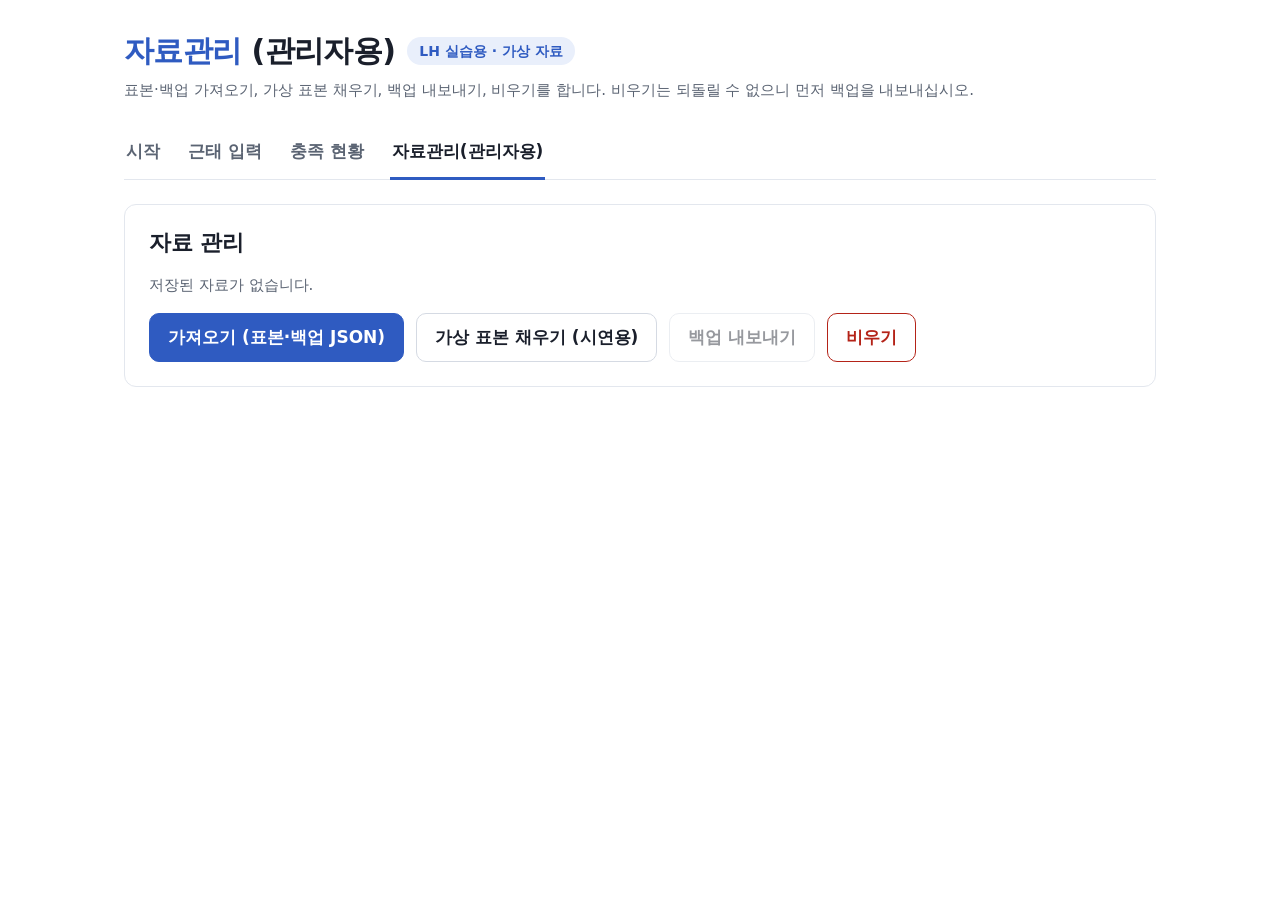
==== tools/pages/admin.html @ 6f14c482 "팀 2G 주 4.5일제 근무 현황 점검 웹앱 전체 복사 (원본 W02C03-team2G main 99929a9) + 루트 index.html 리다이렉트 Co-Authored-By:" ====
<!doctype html>
<html lang="ko">
<head>
<meta charset="utf-8">
<meta name="viewport" content="width=device-width, initial-scale=1">
<title>자료관리(관리자용) — 주 4.5일제 근무 현황 점검</title>
<link rel="stylesheet" href="../assets/style.css">
<style>
  .state { color: var(--muted); font-size: var(--fs-small); margin: 0 0 var(--s3); }
</style>
</head>
<body>
<div class="wrap">
  <div class="title-row">
    <h1><span class="accent">자료관리</span> (관리자용)</h1>
    <span class="practice-tag">LH 실습용 · 가상 자료</span>
  </div>
  <p class="sub">표본·백업 가져오기, 가상 표본 채우기, 백업 내보내기, 비우기를 합니다. 비우기는 되돌릴 수 없으니 먼저 백업을 내보내십시오.</p>

  <nav class="menu" aria-label="메뉴">
    <a href="../index.html">시작</a>
    <a class="mobile-only" href="summary.html">요약</a>
    <a href="IN.html">근태 입력</a>
    <a href="board.html">충족 현황</a>
    <a href="admin.html" aria-current="page">자료관리(관리자용)</a>
  </nav>

  <div class="card">
    <h2>자료 관리</h2>
    <p class="state" id="stateLine"></p>
    <div class="row">
      <button type="button" class="primary" id="importBtn">가져오기 (표본·백업 JSON)</button>
      <button type="button" id="sampleBtn">가상 표본 채우기 (시연용)</button>
      <input type="file" id="importFile" accept=".json,application/json" hidden>
      <button type="button" id="exportBtn">백업 내보내기</button>
      <button type="button" class="danger" id="clearBtn">비우기</button>
    </div>
    <div class="msg" id="manageMsg" role="status" aria-live="polite" hidden></div>
  </div>
</div>
<script src="../assets/common.js"></script>
<script>
(function () {
  'use strict';
  function $(id) { return document.getElementById(id); }

  function showMsg(text, kind) {
    var el = $('manageMsg');
    el.textContent = text;
    el.className = 'msg ' + kind;
    el.hidden = false;
  }

  /* 지금 저장된 자료 상태 한 줄 + 백업 버튼 켜고 끄기 */
  function renderState() {
    var d = loadData();
    $('stateLine').textContent = d.members.length === 0 && d.attendance.length === 0
      ? '저장된 자료가 없습니다.'
      : '저장된 자료: 대상 금요일 ' + (d.targetFriday || '-') + ' · 부서원 ' + d.members.length + '명 · 근태 ' + d.attendance.length + '건';
    $('exportBtn').disabled = d.members.length === 0 && d.attendance.length === 0;
  }

  /* 가상 표본 채우기(시연용) — fetch를 쓸 수 없어 data/team_sample.json과 같은 내용을 여기 한 벌 둔다.
     표본 파일을 바꾸면 이 값도 함께 바꾼다. */
  var SAMPLE = {"targetFriday":"2026-11-27","members":[{"id":"M01","dept":"가상1부","trainee":false},{"id":"M02","dept":"가상1부","trainee":false},{"id":"M03","dept":"가상1부","trainee":false},{"id":"M04","dept":"가상1부","trainee":false},{"id":"M05","dept":"가상1부","trainee":false},{"id":"M06","dept":"가상1부","trainee":true},{"id":"M07","dept":"가상2부","trainee":false},{"id":"M08","dept":"가상2부","trainee":false},{"id":"M09","dept":"가상2부","trainee":false},{"id":"M10","dept":"가상2부","trainee":false},{"id":"M11","dept":"가상2부","trainee":true},{"id":"M12","dept":"가상2부","trainee":true},{"id":"M13","dept":"가상3부","trainee":false},{"id":"M14","dept":"가상3부","trainee":false},{"id":"M15","dept":"가상3부","trainee":false},{"id":"M16","dept":"가상3부","trainee":false},{"id":"M17","dept":"가상3부","trainee":false},{"id":"M18","dept":"가상3부","trainee":false}],"attendance":[{"id":"M01","date":"2026-11-27","absentType":"휴가","absentHours":8},{"id":"M02","date":"2026-11-27","absentType":"출장","absentHours":4},{"id":"M03","date":"2026-11-27","absentType":"휴가","absentHours":3.5},{"id":"M04","date":"2026-11-27","absentType":"없음","absentHours":0},{"id":"M06","date":"2026-11-27","absentType":"없음","absentHours":0},{"id":"M07","date":"2026-11-27","absentType":"휴가","absentHours":4},{"id":"M08","date":"2026-11-27","absentType":"출장","absentHours":6},{"id":"M09","date":"2026-11-27","absentType":"없음","absentHours":0},{"id":"M11","date":"2026-11-27","absentType":"휴가","absentHours":8},{"id":"M13","date":"2026-11-27","absentType":"휴가","absentHours":8},{"id":"M14","date":"2026-11-27","absentType":"출장","absentHours":8},{"id":"M15","date":"2026-11-27","absentType":"휴가","absentHours":5},{"id":"M16","date":"2026-11-27","absentType":"없음","absentHours":0},{"id":"M17","date":"2026-11-27","absentType":"휴가","absentHours":4},{"id":"M17","date":"2026-11-27","absentType":"없음","absentHours":0},{"id":"M18","date":"2026-11-27","absentType":"휴가","absentHours":4}]};
  $('sampleBtn').addEventListener('click', function () {
    var d = loadData();
    if ((d.members.length > 0 || d.attendance.length > 0) &&
        !window.confirm('지금 자료를 지우고 가상 표본으로 바꾸시겠습니까?')) {
      showMsg('자료는 그대로입니다.', 'warn');
      return;
    }
    var copy = JSON.parse(JSON.stringify(SAMPLE));
    if (!saveData(copy)) { showMsg('이 브라우저에서는 저장할 수 없습니다.', 'error'); return; }
    showMsg('가상 표본을 채웠습니다. 부서원 ' + copy.members.length + '명, 근태 ' + copy.attendance.length + '건', 'ok');
    renderState();
  });

  $('importBtn').addEventListener('click', function () { $('importFile').click(); });
  $('importFile').addEventListener('change', function (e) {
    var file = e.target.files && e.target.files[0];
    e.target.value = '';
    if (!file) { return; }
    importJson(file).then(function (r) {
      showMsg(r.message, r.ok ? 'ok' : 'error');
      renderState();
    });
  });
  $('exportBtn').addEventListener('click', function () {
    exportJson();
    showMsg('백업 파일(team2g_backup.json)을 내려받았습니다.', 'ok');
  });
  $('clearBtn').addEventListener('click', function () {
    if (!window.confirm('저장된 자료를 모두 지우시겠습니까? 필요하면 먼저 백업을 내보내십시오.')) { return; }
    clearData();
    showMsg('자료를 비웠습니다. 가져오기로 표본을 다시 불러올 수 있습니다.', 'ok');
    renderState();
  });

  renderState();
})();
</script>
</body>
</html>
---- tools/assets/style.css ----
/* 공통 디자인 — ① 통합·화면만 고친다. 페이지에만 쓰는 스타일은 그 페이지 html의 <style>에 둔다.
   기준: docs/design.md 5절 (레퍼런스 LH 홈페이지 캡처 — 색·구조만 참고, 로고·이미지·코드는 가져오지 않음) */
:root {
  /* 색 */
  --primary: #2F5BC1;
  --primary-dark: #24489A;
  --primary-soft: #E9EFFB;
  --bg: #FFFFFF;
  --section: #F4F7FF;
  --card-gray: #F4F6F8;
  --card: #FFFFFF;
  --line: #E3E7EE;
  --dash: #D5DAE3;
  --text: #1A1F2B;
  --muted: #5B6473;
  --on-primary: #FFFFFF;
  /* 상태 꼬리표 4색 */
  --ok: #17703F;   --ok-bg: #E3F4EA;
  --bad: #B42318;  --bad-bg: #FDE8E7;
  --warn: #5F4500; --warn-bg: #FFE6A3;
  --gray: #4B5563; --gray-bg: #EEF0F3;
  /* 글자 */
  --fs-title: 30px; --fs-section: 22px; --fs-card: 20px; --fs-num: 32px; --fs-body: 17px; --fs-small: 15px;
  /* 간격·모서리 */
  --s1: 8px; --s2: 12px; --s3: 16px; --s4: 24px; --s5: 32px; --s6: 48px;
  --r-card: 12px; --r-btn: 10px;
  color-scheme: light;
}
* { box-sizing: border-box; }
html { -webkit-text-size-adjust: 100%; }
body {
  margin: 0;
  background: var(--bg);
  color: var(--text);
  font: var(--fs-body)/1.6 system-ui, -apple-system, "Malgun Gothic", "Apple SD Gothic Neo", "Noto Sans KR", sans-serif;
}
.wrap { max-width: 1080px; margin: 0 auto; padding: var(--s5) var(--s4) var(--s6); }

/* 제목: 크고 굵게, 앞 낱말만 파랑 */
.title-row { display: flex; flex-wrap: wrap; align-items: center; gap: var(--s2); margin-bottom: var(--s1); }
h1 { font-size: var(--fs-title); line-height: 1.25; margin: 0; font-weight: 800; letter-spacing: -0.02em; }
h1 .accent, h2 .accent { color: var(--primary); }
h2 { font-size: var(--fs-section); line-height: 1.3; margin: 0 0 var(--s3); font-weight: 700; letter-spacing: -0.01em; }
.sub { color: var(--muted); font-size: var(--fs-small); margin: 0 0 var(--s4); }
.practice-tag {
  display: inline-block; padding: 3px 12px; border-radius: 999px;
  background: var(--primary-soft); color: var(--primary); font-size: 14px; font-weight: 700;
}
a { color: var(--primary); }
:focus-visible { outline: 3px solid var(--primary); outline-offset: 2px; }

/* 메뉴: LH 공지 탭처럼 고른 것에 파란 밑줄 */
nav.menu { display: flex; flex-wrap: wrap; gap: var(--s4); margin-bottom: var(--s4); border-bottom: 1px solid var(--line); }
nav.menu a {
  display: inline-block; padding: var(--s2) 2px; color: var(--muted); text-decoration: none;
  font-size: var(--fs-body); font-weight: 600; border-bottom: 3px solid transparent; margin-bottom: -1px;
}
nav.menu a:hover { color: var(--text); }
nav.menu a[aria-current="page"] { color: var(--text); border-bottom-color: var(--primary); }

/* 카드 */
.card {
  background: var(--card); border: 1px solid var(--line); border-radius: var(--r-card);
  padding: var(--s4); margin-bottom: 20px;
}
.card.gray { background: var(--card-gray); border-color: transparent; }
.section { background: var(--section); border-radius: var(--r-card); padding: var(--s4); margin-bottom: 20px; }
.row { display: flex; flex-wrap: wrap; gap: var(--s2); align-items: center; }

/* 버튼: 중요한 버튼 하나만 파랑, 비우기는 빨강 */
button, .btn {
  font: inherit; font-size: var(--fs-body); font-weight: 600;
  border: 1px solid var(--dash); background: var(--card); color: var(--text);
  border-radius: var(--r-btn); padding: 10px 18px; cursor: pointer; min-height: 44px;
  transition: transform .08s ease, background-color .15s ease;
}
button:hover { background: var(--card-gray); }
button:active { transform: scale(.98); }
button.primary { background: var(--primary); border-color: var(--primary); color: var(--on-primary); }
button.primary:hover { background: var(--primary-dark); border-color: var(--primary-dark); }
button.danger { color: var(--bad); border-color: var(--bad); background: var(--card); }
button.danger:hover { background: var(--bad-bg); }
button:disabled { opacity: .45; cursor: not-allowed; transform: none; }

/* 입력 칸 */
input, select {
  font: inherit; font-size: var(--fs-body); color: var(--text); background: var(--card);
  border: 1px solid var(--dash); border-radius: var(--r-btn); padding: 9px 12px; min-height: 44px;
}
label { font-weight: 600; }

/* 표: LH 공지 목록처럼 줄 사이 점선, 숫자 오른쪽 정렬 */
.table-wrap { overflow-x: auto; }
table { width: 100%; border-collapse: collapse; font-variant-numeric: tabular-nums; }
th, td { text-align: left; padding: var(--s2) var(--s1); border-bottom: 1px dashed var(--dash); white-space: nowrap; }
th { color: var(--muted); font-size: var(--fs-small); font-weight: 700; border-bottom: 1px solid var(--line); }
th.num, td.num { text-align: right; }

/* 탭 */
.tabs { display: flex; gap: var(--s4); border-bottom: 1px solid var(--line); margin-bottom: var(--s3); }
.tabs button {
  border: 0; border-radius: 0; background: none; padding: var(--s1) 2px; min-height: 40px;
  color: var(--muted); border-bottom: 3px solid transparent; margin-bottom: -1px;
}
.tabs button:hover { background: none; color: var(--text); }
.tabs button[aria-selected="true"] { color: var(--text); border-bottom-color: var(--primary); }

/* 안내 문구 */
.msg { padding: var(--s2) var(--s3); border-radius: var(--r-btn); margin-top: var(--s2); animation: msg-in .25s ease; }
.msg.ok { background: var(--ok-bg); color: var(--ok); }
.msg.error { background: var(--bad-bg); color: var(--bad); }
.msg.warn { background: var(--warn-bg); color: var(--warn); }
@keyframes msg-in { from { opacity: 0; transform: translateY(-4px); } to { opacity: 1; transform: none; } }

/* 상태 꼬리표 4색 — 늘 글자와 함께 */
.badge { display: inline-block; border-radius: 999px; padding: 2px 12px; font-weight: 700; font-size: 14px; white-space: nowrap; background: var(--gray-bg); color: var(--gray); }
.badge.ok { background: var(--ok-bg); color: var(--ok); }
.badge.bad { background: var(--bad-bg); color: var(--bad); }
.badge.warn { background: var(--warn-bg); color: var(--warn); }
.badge.gray { background: var(--gray-bg); color: var(--gray); }
.confirm { color: var(--muted); font-size: 14px; }

@media (max-width: 640px) {
  :root { --fs-title: 24px; --fs-section: 20px; --fs-num: 26px; }
  .wrap { padding: var(--s4) var(--s3) var(--s5); }
  .card, .section { padding: var(--s3); }
  nav.menu { gap: var(--s3); }
}
@media (prefers-reduced-motion: reduce) {
  * { animation: none !important; transition: none !important; }
}
/* PC에서는 시작 페이지에 요약을 합쳐 보이고 요약 탭을 감춘다. 휴대폰(640px 이하)은 요약을 따로 탭으로 둔다. */
@media (min-width: 641px) { .mobile-only { display: none !important; } }
@media (max-width: 640px) { .pc-only { display: none !important; } }
[hidden] { display: none !important; }
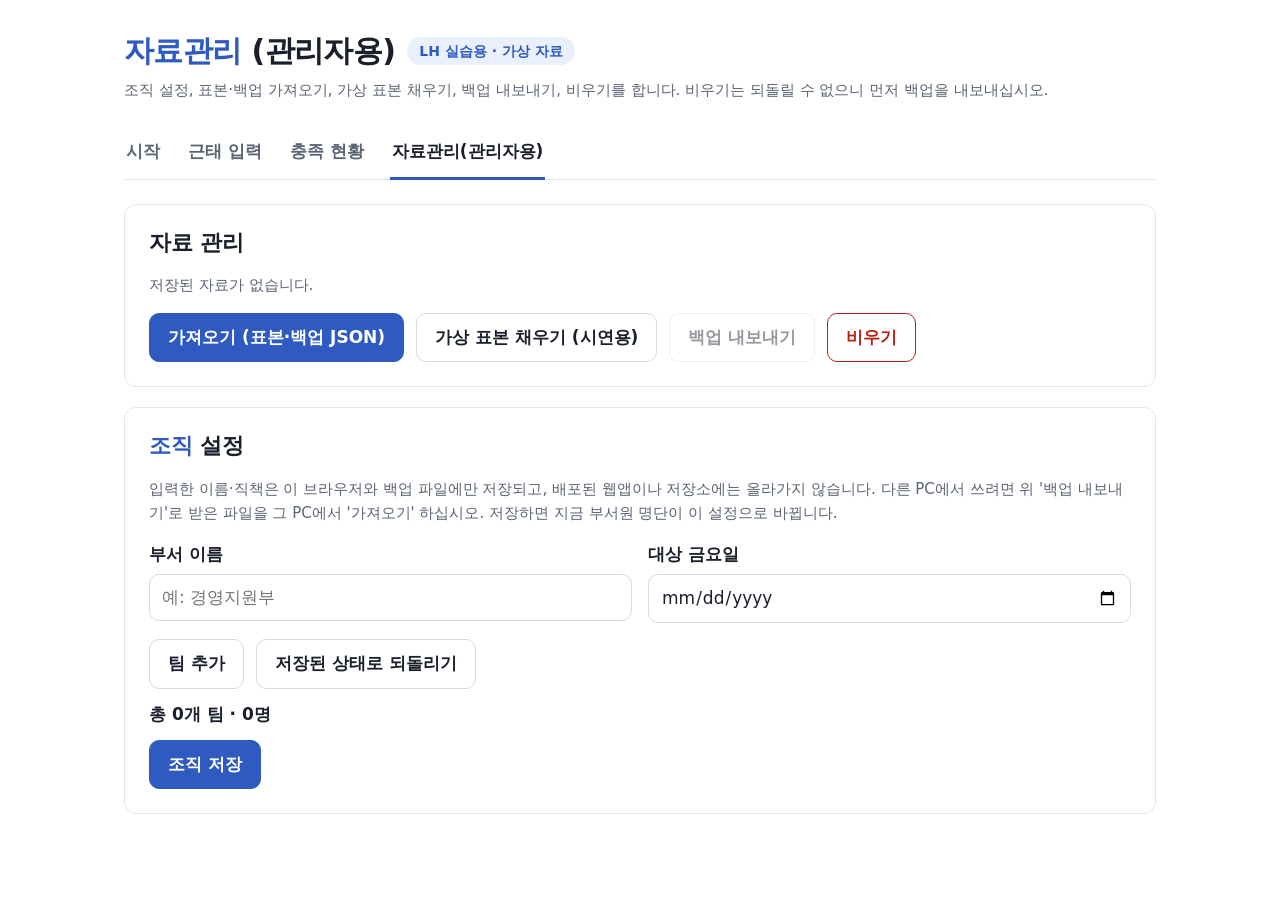
==== commit 36f346a6: "[팀-통합] 자료관리에 조직 설정 — 부서·팀·팀별 인원 수·이름·직책·대상 금요일 저장 Co-Authored-By: Claude Sonnet 5.5 <noreply@anthrop" ====
--- a/tools/pages/admin.html
+++ b/tools/pages/admin.html
@@ -7,6 +7,21 @@
 <link rel="stylesheet" href="../assets/style.css">
 <style>
   .state { color: var(--muted); font-size: var(--fs-small); margin: 0 0 var(--s3); }
+  .org-top { display: grid; grid-template-columns: 1fr 1fr; gap: var(--s3); margin-bottom: var(--s3); }
+  .org-top label, .team-head label { display: block; margin-bottom: 6px; font-weight: 600; }
+  .org-top input, .team-head input { width: 100%; }
+  .team { border: 1px dashed var(--dash); border-radius: 8px; padding: var(--s3); margin-bottom: var(--s3); }
+  .team-head { display: grid; grid-template-columns: 1.4fr 110px auto; gap: var(--s2); align-items: end; margin-bottom: var(--s2); }
+  .person { display: grid; grid-template-columns: 32px 1fr 1fr; gap: var(--s2); align-items: center; margin-bottom: var(--s2); }
+  .person .no { color: var(--muted); text-align: right; font-variant-numeric: tabular-nums; }
+  .org-total { font-weight: 700; margin: var(--s2) 0; }
+  .privacy { color: var(--muted); font-size: var(--fs-small); margin: 0 0 var(--s3); }
+  @media (max-width: 640px) {
+    .org-top { grid-template-columns: 1fr; }
+    .team-head { grid-template-columns: 1fr 90px; }
+    .team-head .danger { grid-column: 1 / -1; }
+    .person { grid-template-columns: 24px 1fr 1fr; gap: 6px; }
+  }
 </style>
 </head>
 <body>
@@ -15,7 +30,7 @@
     <h1><span class="accent">자료관리</span> (관리자용)</h1>
     <span class="practice-tag">LH 실습용 · 가상 자료</span>
   </div>
-  <p class="sub">표본·백업 가져오기, 가상 표본 채우기, 백업 내보내기, 비우기를 합니다. 비우기는 되돌릴 수 없으니 먼저 백업을 내보내십시오.</p>
+  <p class="sub">조직 설정, 표본·백업 가져오기, 가상 표본 채우기, 백업 내보내기, 비우기를 합니다. 비우기는 되돌릴 수 없으니 먼저 백업을 내보내십시오.</p>
 
   <nav class="menu" aria-label="메뉴">
     <a href="../index.html">시작</a>
@@ -37,6 +52,23 @@
     </div>
     <div class="msg" id="manageMsg" role="status" aria-live="polite" hidden></div>
   </div>
+
+  <div class="card">
+    <h2><span class="accent">조직</span> 설정</h2>
+    <p class="privacy">입력한 이름·직책은 이 브라우저와 백업 파일에만 저장되고, 배포된 웹앱이나 저장소에는 올라가지 않습니다. 다른 PC에서 쓰려면 위 '백업 내보내기'로 받은 파일을 그 PC에서 '가져오기' 하십시오. 저장하면 지금 부서원 명단이 이 설정으로 바뀝니다.</p>
+    <div class="org-top">
+      <div><label for="orgDept">부서 이름</label><input id="orgDept" type="text" maxlength="30" placeholder="예: 경영지원부"></div>
+      <div><label for="orgFriday">대상 금요일</label><input id="orgFriday" type="date"></div>
+    </div>
+    <div id="teamList"></div>
+    <div class="row">
+      <button type="button" id="addTeamBtn">팀 추가</button>
+      <button type="button" id="resetOrgBtn">저장된 상태로 되돌리기</button>
+    </div>
+    <p class="org-total" id="orgTotal"></p>
+    <div class="row"><button type="button" class="primary" id="saveOrgBtn">조직 저장</button></div>
+    <div class="msg" id="orgMsg" role="status" aria-live="polite" hidden></div>
+  </div>
 </div>
 <script src="../assets/common.js"></script>
 <script>
@@ -44,8 +76,8 @@
   'use strict';
   function $(id) { return document.getElementById(id); }
 
-  function showMsg(text, kind) {
-    var el = $('manageMsg');
+  function showMsg(text, kind, id) {
+    var el = $(id || 'manageMsg');
     el.textContent = text;
     el.className = 'msg ' + kind;
     el.hidden = false;
@@ -73,7 +105,7 @@
     var copy = JSON.parse(JSON.stringify(SAMPLE));
     if (!saveData(copy)) { showMsg('이 브라우저에서는 저장할 수 없습니다.', 'error'); return; }
     showMsg('가상 표본을 채웠습니다. 부서원 ' + copy.members.length + '명, 근태 ' + copy.attendance.length + '건', 'ok');
-    renderState();
+    renderState(); loadOrg(); renderOrg();
   });
 
   $('importBtn').addEventListener('click', function () { $('importFile').click(); });
@@ -83,7 +115,7 @@
     if (!file) { return; }
     importJson(file).then(function (r) {
       showMsg(r.message, r.ok ? 'ok' : 'error');
-      renderState();
+      renderState(); loadOrg(); renderOrg();
     });
   });
   $('exportBtn').addEventListener('click', function () {
@@ -94,9 +126,200 @@
     if (!window.confirm('저장된 자료를 모두 지우시겠습니까? 필요하면 먼저 백업을 내보내십시오.')) { return; }
     clearData();
     showMsg('자료를 비웠습니다. 가져오기로 표본을 다시 불러올 수 있습니다.', 'ok');
+    renderState(); loadOrg(); renderOrg();
+  });
+
+  /* ---- 조직 설정: 부서 이름·팀·팀별 인원(이름·직책)을 입력해 부서원 명단(members)으로 저장 ---- */
+  var org = { dept: '', friday: '', teams: [] };
+  var orgWasMulti = false;
+
+  function blankPerson() { return { id: '', name: '', position: '', trainee: false }; }
+
+  function loadOrg() {
+    var d = loadData();
+    var depts = [];
+    d.members.forEach(function (m) {
+      if (m && typeof m.dept === 'string' && depts.indexOf(m.dept) < 0) { depts.push(m.dept); }
+    });
+    org = { dept: '', friday: d.targetFriday || '', teams: [] };
+    orgWasMulti = depts.length > 1;
+    if (depts.length !== 1) { return; }
+    org.dept = depts[0];
+    var idx = Object.create(null);
+    d.members.forEach(function (m) {
+      if (!m || typeof m.id !== 'string') { return; }
+      var tn = typeof m.team === 'string' && m.team !== '' ? m.team : '팀 없음';
+      if (!(tn in idx)) { idx[tn] = org.teams.length; org.teams.push({ name: tn, people: [] }); }
+      org.teams[idx[tn]].people.push({
+        id: m.id,
+        name: typeof m.name === 'string' ? m.name : '',
+        position: typeof m.position === 'string' ? m.position : '',
+        trainee: m.trainee === true
+      });
+    });
+  }
+
+  function mk(tag, cls, text) {
+    var e = document.createElement(tag);
+    if (cls) { e.className = cls; }
+    if (text !== undefined) { e.textContent = text; }
+    return e;
+  }
+
+  function field(labelText, input, id) {
+    var wrap = mk('div');
+    var lb = mk('label', '', labelText);
+    input.id = id;
+    lb.setAttribute('for', id);
+    wrap.appendChild(lb);
+    wrap.appendChild(input);
+    return wrap;
+  }
+
+  function orgCount() {
+    var n = 0;
+    org.teams.forEach(function (t) { n += t.people.length; });
+    return n;
+  }
+
+  function renderTotal() {
+    $('orgTotal').textContent = '총 ' + org.teams.length + '개 팀 · ' + orgCount() + '명';
+  }
+
+  function setCount(ti, n) {
+    var t = org.teams[ti];
+    n = Math.floor(Number(n));
+    if (!isFinite(n) || n < 1) { n = 1; }
+    if (n > 100) { n = 100; }
+    if (n < t.people.length) {
+      var filled = t.people.slice(n).some(function (p) { return p.name !== '' || p.position !== ''; });
+      if (filled && !window.confirm('줄어드는 인원의 이름·직책 입력이 지워집니다. 줄이시겠습니까?')) { renderOrg(); return; }
+      t.people.length = n;
+    }
+    while (t.people.length < n) { t.people.push(blankPerson()); }
+    renderOrg();
+  }
+
+  function renderOrg() {
+    $('orgDept').value = org.dept;
+    $('orgFriday').value = org.friday;
+    var box = $('teamList');
+    box.textContent = '';
+    org.teams.forEach(function (t, ti) {
+      var card = mk('div', 'team');
+      var head = mk('div', 'team-head');
+      var nameIn = mk('input'); nameIn.type = 'text'; nameIn.maxLength = 30; nameIn.placeholder = '예: 1팀'; nameIn.value = t.name;
+      nameIn.addEventListener('input', function () { t.name = nameIn.value; });
+      head.appendChild(field('팀 이름', nameIn, 'teamName' + ti));
+      var cnt = mk('input'); cnt.type = 'number'; cnt.min = '1'; cnt.max = '100'; cnt.step = '1'; cnt.value = String(t.people.length);
+      cnt.addEventListener('change', function () { setCount(ti, cnt.value); });
+      head.appendChild(field('인원 수', cnt, 'teamCount' + ti));
+      var del = mk('button', 'danger', '팀 삭제'); del.type = 'button';
+      del.addEventListener('click', function () {
+        var filled = t.people.some(function (p) { return p.name !== '' || p.position !== ''; });
+        if (filled && !window.confirm('이 팀의 입력을 지우시겠습니까?')) { return; }
+        org.teams.splice(ti, 1);
+        renderOrg();
+      });
+      head.appendChild(del);
+      card.appendChild(head);
+      t.people.forEach(function (p, pi) {
+        var row = mk('div', 'person');
+        row.appendChild(mk('span', 'no', String(pi + 1)));
+        var n = mk('input'); n.type = 'text'; n.maxLength = 30; n.placeholder = '이름'; n.value = p.name;
+        n.setAttribute('aria-label', (t.name || '팀 ' + (ti + 1)) + ' ' + (pi + 1) + '번 이름');
+        n.addEventListener('input', function () { p.name = n.value; });
+        var po = mk('input'); po.type = 'text'; po.maxLength = 30; po.placeholder = '직책'; po.value = p.position;
+        po.setAttribute('aria-label', (t.name || '팀 ' + (ti + 1)) + ' ' + (pi + 1) + '번 직책');
+        po.addEventListener('input', function () { p.position = po.value; });
+        row.appendChild(n); row.appendChild(po);
+        card.appendChild(row);
+      });
+      box.appendChild(card);
+    });
+    renderTotal();
+  }
+
+  function nextId(used) {
+    var n = 1, id;
+    do { id = 'E' + ('000' + n).slice(-3); n += 1; } while (used[id]);
+    used[id] = true;
+    return id;
+  }
+
+  function orgProblem() {
+    if (org.dept.trim() === '') { return '부서 이름을 입력하십시오.'; }
+    if (!/^\d{4}-\d{2}-\d{2}$/.test(org.friday)) { return '대상 금요일을 선택하십시오.'; }
+    if (org.teams.length === 0) { return '팀을 하나 이상 추가하십시오.'; }
+    var seen = Object.create(null);
+    for (var i = 0; i < org.teams.length; i++) {
+      var t = org.teams[i], tn = t.name.trim();
+      if (tn === '') { return (i + 1) + '번째 팀의 이름을 입력하십시오.'; }
+      if (seen[tn]) { return "팀 이름 '" + tn + "'이(가) 겹칩니다."; }
+      seen[tn] = true;
+      for (var j = 0; j < t.people.length; j++) {
+        if (t.people[j].name.trim() === '') { return "'" + tn + "' 팀 " + (j + 1) + '번 인원의 이름을 입력하십시오.'; }
+      }
+    }
+    return null;
+  }
+
+  function saveOrg() {
+    org.dept = $('orgDept').value;
+    org.friday = $('orgFriday').value;
+    var problem = orgProblem();
+    if (problem) { showMsg(problem + ' 저장되지 않았습니다.', 'error', 'orgMsg'); return; }
+    if (new Date(org.friday + 'T00:00:00').getDay() !== 5 &&
+        !window.confirm('선택한 날짜가 금요일이 아닙니다. 그대로 저장하시겠습니까?')) {
+      showMsg('저장하지 않았습니다.', 'warn', 'orgMsg');
+      return;
+    }
+    var cur = loadData();
+    var used = Object.create(null);
+    org.teams.forEach(function (t) { t.people.forEach(function (p) { if (p.id) { used[p.id] = true; } }); });
+    var members = [];
+    var keep = Object.create(null);
+    var dept = org.dept.trim();
+    org.teams.forEach(function (t) {
+      t.people.forEach(function (p) {
+        var id = p.id || nextId(used);
+        keep[id] = true;
+        members.push({ id: id, dept: dept, trainee: p.trainee === true, team: t.name.trim(), name: p.name.trim(), position: p.position.trim() });
+      });
+    });
+    var attendance = cur.attendance.filter(function (a) { return a && keep[a.id]; });
+    var dropped = cur.attendance.length - attendance.length;
+    if (cur.members.length > 0 && (orgWasMulti || dropped > 0) &&
+        !window.confirm((orgWasMulti ? '여러 부서의 자료가 저장되어 있습니다. ' : '') +
+          '저장하면 명단에서 빠진 사번의 근태 ' + dropped + '건이 지워지고 부서원 명단이 바뀝니다. 계속하시겠습니까?')) {
+      showMsg('저장하지 않았습니다. 자료는 그대로입니다.', 'warn', 'orgMsg');
+      return;
+    }
+    if (!saveData({ targetFriday: org.friday, members: members, attendance: attendance })) {
+      showMsg('이 브라우저에서는 저장할 수 없습니다.', 'error', 'orgMsg');
+      return;
+    }
+    showMsg('조직을 저장했습니다. ' + dept + ' · ' + org.teams.length + '개 팀 · ' + members.length + '명', 'ok', 'orgMsg');
+    loadOrg();
+    renderOrg();
     renderState();
-  });
-
+  }
+
+  $('addTeamBtn').addEventListener('click', function () {
+    org.dept = $('orgDept').value;
+    org.friday = $('orgFriday').value;
+    org.teams.push({ name: '', people: [blankPerson()] });
+    renderOrg();
+  });
+  $('resetOrgBtn').addEventListener('click', function () {
+    loadOrg();
+    renderOrg();
+    showMsg('저장된 상태로 되돌렸습니다.', 'ok', 'orgMsg');
+  });
+  $('saveOrgBtn').addEventListener('click', saveOrg);
+
+  loadOrg();
+  renderOrg();
   renderState();
 })();
 </script>
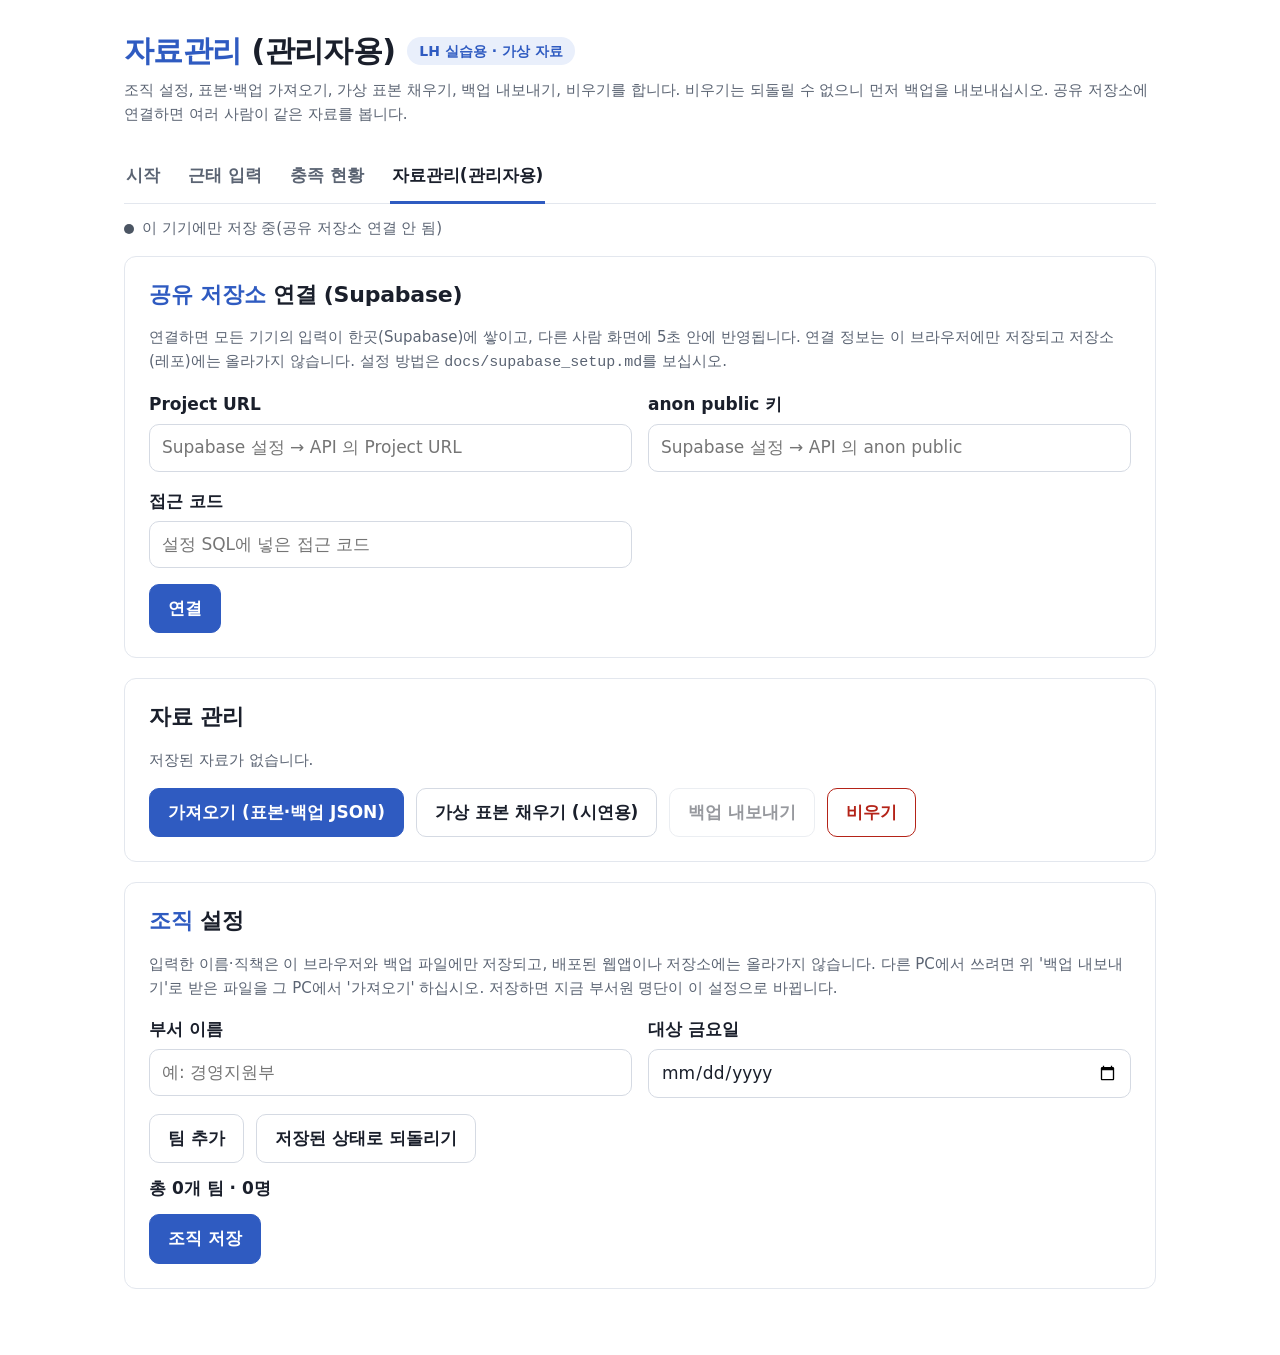
==== commit cecdf13d: "[팀-통합] 공유 저장소 연결 — 저장 함수(Supabase RPC), 5초 자동 새로 읽기, 연결 설정·직원용 링크, 상태 줄 Co-Authored-By: Claude Opus " ====
--- a/tools/pages/admin.html
+++ b/tools/pages/admin.html
@@ -30,7 +30,7 @@
     <h1><span class="accent">자료관리</span> (관리자용)</h1>
     <span class="practice-tag">LH 실습용 · 가상 자료</span>
   </div>
-  <p class="sub">조직 설정, 표본·백업 가져오기, 가상 표본 채우기, 백업 내보내기, 비우기를 합니다. 비우기는 되돌릴 수 없으니 먼저 백업을 내보내십시오.</p>
+  <p class="sub">조직 설정, 표본·백업 가져오기, 가상 표본 채우기, 백업 내보내기, 비우기를 합니다. 비우기는 되돌릴 수 없으니 먼저 백업을 내보내십시오. 공유 저장소에 연결하면 여러 사람이 같은 자료를 봅니다.</p>
 
   <nav class="menu" aria-label="메뉴">
     <a href="../index.html">시작</a>
@@ -39,6 +39,32 @@
     <a href="board.html">충족 현황</a>
     <a href="admin.html" aria-current="page">자료관리(관리자용)</a>
   </nav>
+  <p class="sync-state" id="syncState" role="status" aria-live="polite"></p>
+
+  <div class="card">
+    <h2><span class="accent">공유 저장소</span> 연결 (Supabase)</h2>
+    <p class="privacy">연결하면 모든 기기의 입력이 한곳(Supabase)에 쌓이고, 다른 사람 화면에 5초 안에 반영됩니다. 연결 정보는 이 브라우저에만 저장되고 저장소(레포)에는 올라가지 않습니다. 설정 방법은 <code>docs/supabase_setup.md</code>를 보십시오.</p>
+    <div id="sharedForm">
+      <div class="org-top">
+        <div><label for="shUrl">Project URL</label><input id="shUrl" type="text" autocomplete="off" placeholder="Supabase 설정 → API 의 Project URL"></div>
+        <div><label for="shKey">anon public 키</label><input id="shKey" type="password" autocomplete="off" placeholder="Supabase 설정 → API 의 anon public"></div>
+      </div>
+      <div class="org-top">
+        <div><label for="shCode">접근 코드</label><input id="shCode" type="password" autocomplete="off" placeholder="설정 SQL에 넣은 접근 코드"></div>
+      </div>
+      <div class="row"><button type="button" class="primary" id="shConnectBtn">연결</button></div>
+    </div>
+    <div id="sharedOn" hidden>
+      <p class="state" id="shState"></p>
+      <div class="row">
+        <button type="button" id="shLinkBtn">직원용 링크 복사</button>
+        <button type="button" class="danger" id="shOffBtn">이 기기 연결 끊기</button>
+      </div>
+      <input id="shLink" type="text" readonly hidden style="width:100%;margin-top:var(--s2)" aria-label="직원용 링크">
+      <p class="privacy" style="margin-top:var(--s2)">직원용 링크에는 접근 코드가 들어 있습니다. 부서원에게만 전달하십시오. 링크는 배포 주소에서 복사해야 휴대폰에서 열립니다. 접근 코드를 바꾸면(설정 SQL 마지막 줄) 예전 링크는 막힙니다.</p>
+    </div>
+    <div class="msg" id="shMsg" role="status" aria-live="polite" hidden></div>
+  </div>
 
   <div class="card">
     <h2>자료 관리</h2>
@@ -103,6 +129,13 @@
       return;
     }
     var copy = JSON.parse(JSON.stringify(SAMPLE));
+    if (getShared()) {
+      sharedImport(copy).then(function (r) {
+        showMsg(r.ok ? '가상 표본을 공유 저장소에 채웠습니다. 부서원 ' + copy.members.length + '명, 근태 ' + copy.attendance.length + '건(같은 사람·날짜가 여러 건이면 마지막 건만 남음)' : r.message, r.ok ? 'ok' : 'error');
+        renderState(); loadOrg(); renderOrg();
+      });
+      return;
+    }
     if (!saveData(copy)) { showMsg('이 브라우저에서는 저장할 수 없습니다.', 'error'); return; }
     showMsg('가상 표본을 채웠습니다. 부서원 ' + copy.members.length + '명, 근태 ' + copy.attendance.length + '건', 'ok');
     renderState(); loadOrg(); renderOrg();
@@ -123,6 +156,10 @@
     showMsg('백업 파일(team2g_backup.json)을 내려받았습니다.', 'ok');
   });
   $('clearBtn').addEventListener('click', function () {
+    if (getShared()) {
+      showMsg('공유 저장소에 연결된 동안에는 비울 수 없습니다(모두의 자료이기 때문). 조직 설정으로 명단을 바꾸거나, 이 기기 연결을 먼저 끊으십시오.', 'warn');
+      return;
+    }
     if (!window.confirm('저장된 자료를 모두 지우시겠습니까? 필요하면 먼저 백업을 내보내십시오.')) { return; }
     clearData();
     showMsg('자료를 비웠습니다. 가져오기로 표본을 다시 불러올 수 있습니다.', 'ok');
@@ -295,6 +332,16 @@
       showMsg('저장하지 않았습니다. 자료는 그대로입니다.', 'warn', 'orgMsg');
       return;
     }
+    if (getShared()) {
+      $('saveOrgBtn').disabled = true;
+      sharedSaveOrg(org.friday, members).then(function (r) {
+        $('saveOrgBtn').disabled = false;
+        if (!r.ok) { showMsg(r.message + ' 저장되지 않았습니다.', 'error', 'orgMsg'); return; }
+        showMsg('조직을 공유 저장소에 저장했습니다. ' + dept + ' · ' + org.teams.length + '개 팀 · ' + members.length + '명', 'ok', 'orgMsg');
+        loadOrg(); renderOrg(); renderState();
+      });
+      return;
+    }
     if (!saveData({ targetFriday: org.friday, members: members, attendance: attendance })) {
       showMsg('이 브라우저에서는 저장할 수 없습니다.', 'error', 'orgMsg');
       return;
@@ -318,6 +365,84 @@
   });
   $('saveOrgBtn').addEventListener('click', saveOrg);
 
+  /* ---- 공유 저장소 연결 ---- */
+  function showSync(s) {
+    var el = $('syncState');
+    el.textContent = s.message || '';
+    el.className = 'sync-state ' + (!s.shared ? 'local' : (s.ok ? 'ok' : 'warn'));
+  }
+
+  /* 연결·끊기 직후에는 다음 자동 읽기(5초)를 기다리지 않고 상태 줄을 바로 바꾼다 */
+  function renderShared() {
+    showSync(getShared()
+      ? { shared: true, ok: true, message: '공유 저장소 연결됨' }
+      : { shared: false, ok: false, message: '이 기기에만 저장 중(공유 저장소 연결 안 됨)' });
+    var c = getShared();
+    $('sharedForm').hidden = !!c;
+    $('sharedOn').hidden = !c;
+    if (c) { $('shState').textContent = '연결됨: ' + c.url; }
+    $('clearBtn').disabled = !!c;
+  }
+
+  $('shConnectBtn').addEventListener('click', function () {
+    var url = $('shUrl').value.trim(), key = $('shKey').value.trim(), code = $('shCode').value;
+    if (!/^[a-z]+:[/][/][^ ]+$/i.test(url) || key === '' || code === '') {
+      showMsg('Project URL·anon public 키·접근 코드를 모두 넣으십시오.', 'error', 'shMsg');
+      return;
+    }
+    var local = loadData();
+    setShared({ url: url, key: key, code: code });
+    $('shConnectBtn').disabled = true;
+    syncPull().then(function (r) {
+      $('shConnectBtn').disabled = false;
+      if (!r.ok) {
+        clearShared();
+        saveData(local);
+        showMsg(r.message + ' 연결하지 않았습니다.', 'error', 'shMsg');
+        renderShared();
+        return;
+      }
+      $('shKey').value = ''; $('shCode').value = '';
+      var remote = loadData();
+      if (remote.members.length === 0 && local.members.length > 0 &&
+          window.confirm('공유 저장소가 비어 있습니다. 이 기기의 자료(부서원 ' + local.members.length + '명, 근태 ' + local.attendance.length + '건)를 올리시겠습니까?')) {
+        sharedImport(local).then(function (u) {
+          showMsg(u.ok ? '연결했고, 이 기기 자료를 공유 저장소에 올렸습니다.' : u.message, u.ok ? 'ok' : 'error', 'shMsg');
+          renderShared(); renderState(); loadOrg(); renderOrg();
+        });
+        return;
+      }
+      showMsg('연결했습니다. 공유 저장소 자료를 불러왔습니다.', 'ok', 'shMsg');
+      renderShared(); renderState(); loadOrg(); renderOrg();
+    });
+  });
+
+  $('shOffBtn').addEventListener('click', function () {
+    if (!window.confirm('이 기기의 공유 저장소 연결을 끊으시겠습니까? 공유 저장소의 자료는 지워지지 않습니다.')) { return; }
+    clearShared();
+    showMsg('연결을 끊었습니다. 이제 이 기기에만 저장합니다.', 'ok', 'shMsg');
+    renderShared();
+  });
+
+  $('shLinkBtn').addEventListener('click', function () {
+    var link = makeJoinLink(new URL('../index.html', location.href).href);
+    var box = $('shLink');
+    box.value = link; box.hidden = false; box.select();
+    var done = function () { showMsg('직원용 링크를 복사했습니다. 부서원에게만 전달하십시오.', 'ok', 'shMsg'); };
+    if (navigator.clipboard && navigator.clipboard.writeText) {
+      navigator.clipboard.writeText(link).then(done, function () { showMsg('아래 칸의 링크를 길게 눌러 복사하십시오.', 'warn', 'shMsg'); });
+    } else {
+      showMsg('아래 칸의 링크를 복사하십시오.', 'warn', 'shMsg');
+    }
+  });
+
+  /* 다른 사람이 바꾸면 상태 줄만 다시 그린다(조직 입력 칸은 입력 중일 수 있어 그대로) */
+  startAutoSync(function (s) {
+    showSync(s);
+    if (s.changed) { renderState(); }
+  });
+
+  renderShared();
   loadOrg();
   renderOrg();
   renderState();
--- a/tools/assets/style.css
+++ b/tools/assets/style.css
@@ -133,3 +133,11 @@
 @media (min-width: 641px) { .mobile-only { display: none !important; } }
 @media (max-width: 640px) { .pc-only { display: none !important; } }
 [hidden] { display: none !important; }
+
+/* 공유 저장소 상태 한 줄(모든 페이지) */
+.sync-state { font-size: var(--fs-small); margin: calc(-1 * var(--s2)) 0 var(--s3); padding-left: 18px; position: relative; color: var(--muted); }
+.sync-state:empty { display: none; }
+.sync-state::before { content: ""; position: absolute; left: 0; top: .55em; width: 10px; height: 10px; border-radius: 50%; background: var(--gray); }
+.sync-state.ok::before { background: var(--ok); }
+.sync-state.warn { color: var(--warn); font-weight: 700; }
+.sync-state.warn::before { background: var(--bad); }
